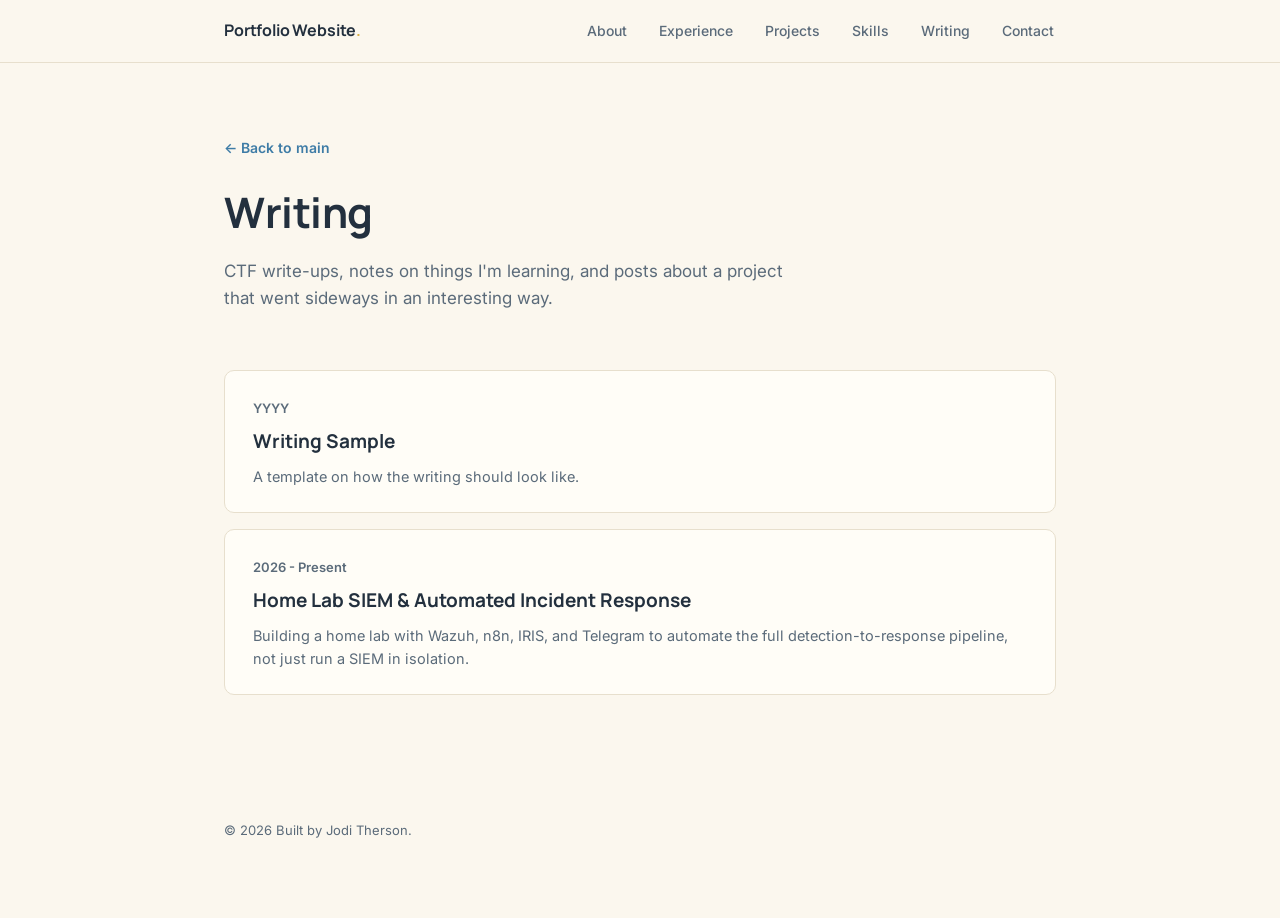
==== writing/index.html @ 6adb9fe6 "upload files" ====
<!DOCTYPE html>
<html lang="en">
<head>
<meta charset="UTF-8">
<meta name="viewport" content="width=device-width, initial-scale=1.0">
<title>Writing</title>
<link rel="preconnect" href="https://fonts.googleapis.com">
<link rel="preconnect" href="https://fonts.gstatic.com" crossorigin>
<link href="https://fonts.googleapis.com/css2?family=Manrope:wght@500;600;700;800&family=Inter:wght@400;500;600;700&display=swap" rel="stylesheet">
<link rel="stylesheet" href="../style.css">
<script src="../includes.js" defer></script>
</head>
<body>

<site-nav base=".."></site-nav>

<div class="page-header">
  <a href="../index.html" class="back-link">← Back to main</a>
  <h1>Writing</h1>
  <p>CTF write-ups, notes on things I'm learning, and posts about a project
    that went sideways in an interesting way.</p>
</div>

<div class="post-list">

  <a href="sample-writeup.html" class="post-card">
    <span class="post-date">YYYY</span>
    <h2>Writing Sample</h2>
    <p>A template on how the writing should look like.</p>
  </a>

  <a href="homelab-siem.html" class="post-card">
    <span class="post-date">2026 - Present</span>
    <h2>Home Lab SIEM &amp; Automated Incident Response</h2>
    <p>Building a home lab with Wazuh, n8n, IRIS, and Telegram to automate the full
      detection-to-response pipeline, not just run a SIEM in isolation.</p>
  </a>

</div>

<site-footer></site-footer>

<script src="../script.js"></script>
</body>
</html>
---- style.css ----
/* ===== Tokens ===== */
:root {
  --paper: #FBF7EE;
  --card: #FFFDF7;
  --ink: #23303E;
  --ink-soft: #5B6B7A;
  --blue: #3E7CA6;
  --blue-deep: #2B5B7E;
  --pastel-blue: #C9E2F2;
  --pastel-blue-soft: #E9F1F7;
  --pastel-yellow: #F4DFA0;
  --pastel-yellow-deep: #D9AE45;
  --border: #E7DFCD;

  --font-display: 'Manrope', -apple-system, BlinkMacSystemFont, sans-serif;
  --font-body: 'Inter', -apple-system, BlinkMacSystemFont, sans-serif;

  --maxw: 880px;
}

* { box-sizing: border-box; }

html { scroll-behavior: smooth; }

@media (prefers-reduced-motion: reduce) {
  html { scroll-behavior: auto; }
  * { animation: none !important; transition: none !important; }
}

body {
  margin: 0;
  background: var(--paper);
  color: var(--ink);
  font-family: var(--font-body);
  font-size: 16px;
  line-height: 1.6;
  -webkit-font-smoothing: antialiased;
}

a { color: inherit; text-decoration: none; }

h1, h2, h3 { font-family: var(--font-display); margin: 0; }

::selection { background: var(--pastel-yellow); color: var(--ink); }

/* ===== Nav ===== */
.nav {
  position: sticky;
  top: 0;
  z-index: 100;
  background: rgba(251, 247, 238, 0.92);
  backdrop-filter: blur(8px);
  border-bottom: 1px solid var(--border);
}

.nav-inner {
  max-width: var(--maxw);
  margin: 0 auto;
  padding: 18px 24px;
  display: flex;
  align-items: center;
  justify-content: space-between;
}

.nav-brand {
  font-family: var(--font-display);
  font-weight: 700;
  font-size: 16px;
  letter-spacing: -0.01em;
}

.accent-dot { color: var(--pastel-yellow-deep); }

.nav-links {
  display: flex;
  gap: 28px;
  list-style: none;
  margin: 0;
  padding: 0;
}

.nav-links a {
  font-family: var(--font-body);
  font-weight: 500;
  font-size: 14px;
  color: var(--ink-soft);
  padding: 4px 2px;
  border-bottom: 1px solid transparent;
  transition: color 0.15s, border-color 0.15s;
}

.nav-links a:hover {
  color: var(--blue-deep);
  border-color: var(--blue);
}

.nav-toggle {
  display: none;
  flex-direction: column;
  gap: 4px;
  background: none;
  border: none;
  cursor: pointer;
  padding: 6px;
}

.nav-toggle span {
  width: 20px;
  height: 2px;
  background: var(--ink);
}

/* ===== Hero ===== */
.hero {
  max-width: var(--maxw);
  margin: 0 auto;
  padding: 96px 24px 72px;
}

.kicker {
  font-family: var(--font-display);
  font-weight: 700;
  color: var(--blue);
  font-size: 15px;
  margin: 0 0 8px;
  text-transform: uppercase;
  letter-spacing: 0.08em;
}

.hero-title {
  font-size: clamp(36px, 6vw, 56px);
  font-weight: 700;
  letter-spacing: -0.02em;
  line-height: 1.1;
}

.hero-subtitle {
  font-size: clamp(17px, 2.2vw, 20px);
  color: var(--blue-deep);
  margin: 14px 0 0;
  font-weight: 500;
}

.hero-desc {
  max-width: 620px;
  color: var(--ink-soft);
  margin: 20px 0 0;
  font-size: 16px;
}

.fill {
  background: var(--pastel-yellow);
  padding: 1px 5px;
  border-radius: 3px;
  color: var(--ink);
}

.hero-actions {
  display: flex;
  gap: 14px;
  margin-top: 32px;
  flex-wrap: wrap;
}

.btn {
  font-family: var(--font-body);
  font-weight: 600;
  font-size: 14px;
  padding: 12px 22px;
  border-radius: 6px;
  border: 1px solid transparent;
  transition: background 0.15s, border-color 0.15s, transform 0.1s;
  display: inline-block;
}

.btn:active { transform: translateY(1px); }

.btn-primary {
  background: var(--blue);
  color: #fff;
}

.btn-primary:hover { background: var(--blue-deep); }

.btn-ghost {
  background: transparent;
  border-color: var(--border);
  color: var(--ink);
}

.btn-ghost:hover { border-color: var(--blue); color: var(--blue-deep); }

/* ===== Sections ===== */
.section {
  max-width: var(--maxw);
  margin: 0 auto;
  padding: 64px 24px;
  border-top: 1px solid var(--border);
}

.section-label {
  font-family: var(--font-display);
  font-weight: 700;
  font-size: 13px;
  color: var(--blue);
  margin: 0 0 28px;
  letter-spacing: 0.08em;
  text-transform: uppercase;
}

.section-body .lead {
  font-size: 18px;
  color: var(--ink);
  max-width: 640px;
}

.section-body p {
  color: var(--ink-soft);
  max-width: 640px;
}

/* ===== Timeline ===== */
.timeline {
  display: flex;
  flex-direction: column;
  gap: 36px;
}

.timeline-item {
  display: grid;
  grid-template-columns: 180px 1fr;
  gap: 20px;
  padding-bottom: 32px;
  border-bottom: 1px solid var(--border);
}

.timeline-item:last-child { border-bottom: none; padding-bottom: 0; }

.timeline-date {
  font-family: var(--font-body);
  font-weight: 600;
  font-size: 13px;
  color: var(--ink-soft);
}

.timeline-content h3 {
  font-size: 17px;
  margin-bottom: 4px;
}

.timeline-org {
  color: var(--blue-deep);
  font-weight: 600;
  font-size: 14px;
  margin: 0 0 8px;
}

.timeline-content p:not(.timeline-org) {
  color: var(--ink-soft);
  margin: 0;
  max-width: 560px;
}

/* ===== Projects ===== */
.project-grid {
  display: grid;
  grid-template-columns: repeat(2, 1fr);
  gap: 20px;
}

.project-card {
  background: var(--card);
  border: 1px solid var(--border);
  border-radius: 10px;
  padding: 24px;
  transition: border-color 0.15s, box-shadow 0.15s;
}

.project-card:hover {
  border-color: var(--blue);
  box-shadow: 0 4px 16px rgba(62, 124, 166, 0.08);
}

.project-tag {
  font-family: var(--font-body);
  font-weight: 600;
  font-size: 11.5px;
  color: var(--blue-deep);
  background: var(--pastel-blue-soft);
  display: inline-block;
  padding: 3px 8px;
  border-radius: 4px;
  margin: 0 0 12px;
}

.project-card h3 { font-size: 17px; margin-bottom: 8px; }

.project-card p:not(.project-tag):not(.project-stack) {
  color: var(--ink-soft);
  font-size: 14.5px;
  margin: 0 0 12px;
}

.project-stack {
  font-family: var(--font-body);
  font-style: italic;
  font-size: 13px;
  color: var(--ink-soft);
  margin: 0 0 14px;
}

.project-links {
  display: flex;
  gap: 16px;
}

.project-links a {
  font-family: var(--font-body);
  font-weight: 600;
  font-size: 13.5px;
  color: var(--blue);
  border-bottom: 1px solid transparent;
}

.project-links a:hover {
  color: var(--blue-deep);
  border-color: var(--blue);
}

/* ===== Skills ===== */
.skills-grid {
  display: grid;
  grid-template-columns: repeat(4, 1fr);
  gap: 24px;
}

.skill-group h3 {
  font-size: 14px;
  color: var(--blue-deep);
  margin-bottom: 14px;
}

.skill-tags {
  list-style: none;
  margin: 0;
  padding: 0;
  display: flex;
  flex-direction: column;
  gap: 8px;
}

.skill-tags li {
  font-size: 14px;
  color: var(--ink-soft);
  padding-left: 14px;
  position: relative;
}

.skill-tags li::before {
  content: '';
  position: absolute;
  left: 0;
  top: 8px;
  width: 6px;
  height: 6px;
  border-radius: 50%;
  background: var(--pastel-yellow-deep);
}

/* ===== Contact ===== */
.contact-body .lead {
  font-size: 18px;
  max-width: 500px;
  margin: 0 0 32px;
}

.contact-links {
  display: grid;
  grid-template-columns: repeat(2, 1fr);
  gap: 14px;
  max-width: 640px;
}

.contact-link {
  display: flex;
  flex-direction: column;
  gap: 4px;
  background: var(--card);
  border: 1px solid var(--border);
  border-radius: 8px;
  padding: 16px 18px;
  transition: border-color 0.15s, background 0.15s;
}

.contact-link:hover {
  border-color: var(--blue);
  background: var(--pastel-blue-soft);
}

.contact-key {
  font-family: var(--font-body);
  font-weight: 700;
  font-size: 11.5px;
  color: var(--blue);
  text-transform: uppercase;
  letter-spacing: 0.05em;
}

.contact-value {
  font-size: 14.5px;
  color: var(--ink);
  word-break: break-word;
}

/* ===== Footer ===== */
.footer {
  max-width: var(--maxw);
  margin: 0 auto;
  padding: 32px 24px 64px;
  color: var(--ink-soft);
  font-size: 13px;
}

/* ===== Scroll reveal ===== */
.reveal {
  opacity: 0;
  transform: translateY(12px);
  transition: opacity 0.5s ease, transform 0.5s ease;
}

.reveal.is-visible {
  opacity: 1;
  transform: translateY(0);
}

/* ===== Writing / blog pages ===== */
.page-header {
  max-width: var(--maxw);
  margin: 0 auto;
  padding: 72px 24px 40px;
}

.page-header h1 {
  font-size: clamp(30px, 5vw, 42px);
  font-weight: 700;
  letter-spacing: -0.01em;
}

.page-header p {
  color: var(--ink-soft);
  font-size: 17px;
  margin-top: 12px;
  max-width: 560px;
}

.back-link {
  display: inline-block;
  font-family: var(--font-body);
  font-weight: 600;
  font-size: 14px;
  color: var(--blue);
  margin-bottom: 20px;
}

.back-link:hover { color: var(--blue-deep); }

.post-list {
  max-width: var(--maxw);
  margin: 0 auto;
  padding: 0 24px 80px;
  display: flex;
  flex-direction: column;
  gap: 16px;
}

.post-card {
  display: block;
  background: var(--card);
  border: 1px solid var(--border);
  border-radius: 10px;
  padding: 24px 28px;
  transition: border-color 0.15s, box-shadow 0.15s;
}

.post-card:hover {
  border-color: var(--blue);
  box-shadow: 0 4px 16px rgba(62, 124, 166, 0.08);
}

.post-date {
  font-size: 13px;
  color: var(--ink-soft);
  font-weight: 600;
}

.post-card h2 {
  font-size: 19px;
  margin: 6px 0 8px;
}

.post-card p {
  color: var(--ink-soft);
  font-size: 14.5px;
  margin: 0;
}

.post-article {
  max-width: 680px;
  margin: 0 auto;
  padding: 72px 24px 96px;
}

.post-article .post-date { display: block; margin-bottom: 10px; }

.post-article h1 {
  font-size: clamp(28px, 4.5vw, 38px);
  margin-bottom: 20px;
}

.post-article h2 {
  font-size: 22px;
  margin: 36px 0 14px;
}

.post-article p {
  color: var(--ink);
  font-size: 16px;
  margin: 0 0 16px;
}

.post-article code {
  background: var(--pastel-blue-soft);
  padding: 2px 6px;
  border-radius: 4px;
  font-size: 0.9em;
}

.post-article pre {
  background: var(--ink);
  color: var(--pastel-blue-soft);
  padding: 18px 20px;
  border-radius: 8px;
  overflow-x: auto;
  margin: 0 0 20px;
}

.post-article pre code {
  background: none;
  padding: 0;
  color: inherit;
}

/* ===== Responsive ===== */
@media (max-width: 720px) {
  .nav-links {
    position: absolute;
    top: 100%;
    left: 0;
    right: 0;
    background: var(--paper);
    flex-direction: column;
    gap: 0;
    border-bottom: 1px solid var(--border);
    max-height: 0;
    overflow: hidden;
    transition: max-height 0.2s ease;
  }

  .nav-links.is-open { max-height: 320px; }

  .nav-links li { border-top: 1px solid var(--border); }

  .nav-links a { display: block; padding: 14px 24px; }

  .nav-toggle { display: flex; }

  .timeline-item { grid-template-columns: 1fr; gap: 6px; }

  .project-grid { grid-template-columns: 1fr; }

  .skills-grid { grid-template-columns: repeat(2, 1fr); }

  .contact-links { grid-template-columns: 1fr; }
}
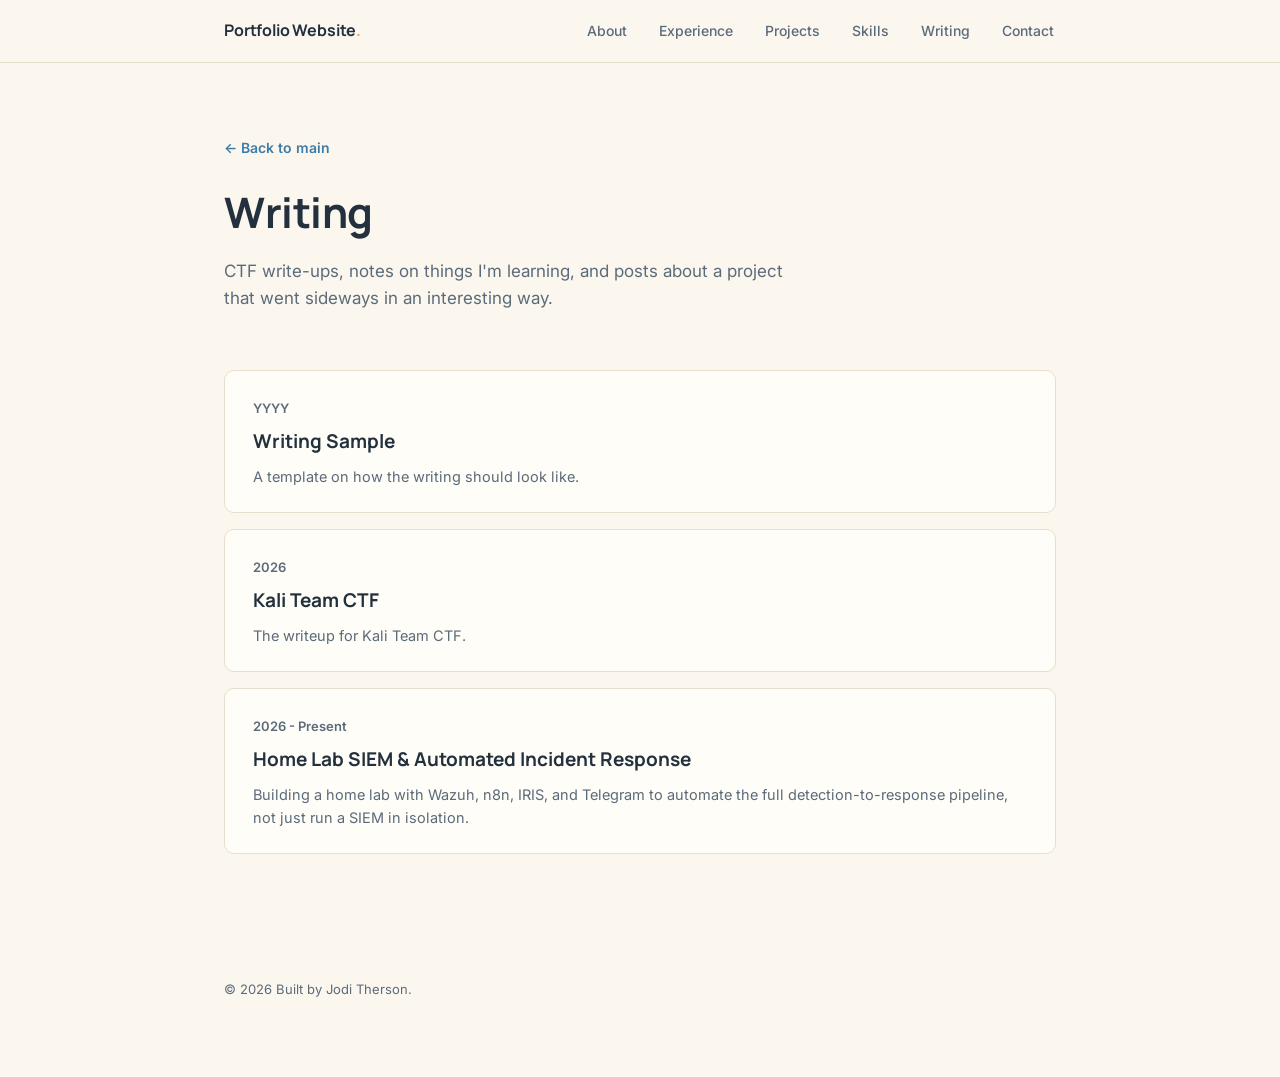
==== commit fa7c0112: "add kali team ctf writeup" ====
--- a/writing/index.html
+++ b/writing/index.html
@@ -29,6 +29,12 @@
     <p>A template on how the writing should look like.</p>
   </a>
 
+  <a href="writeup-kaliteamctf.html" class="post-card">
+    <span class="post-date">2026</span>
+    <h2>Kali Team CTF</h2>
+    <p>The writeup for Kali Team CTF.</p>
+  </a>
+
   <a href="homelab-siem.html" class="post-card">
     <span class="post-date">2026 - Present</span>
     <h2>Home Lab SIEM &amp; Automated Incident Response</h2>
--- a/style.css
+++ b/style.css
@@ -548,6 +548,241 @@
   background: none;
   padding: 0;
   color: inherit;
+}
+
+/* Blockquote: > */
+.post-article blockquote {
+  margin: 0 0 20px;
+  padding: 4px 20px;
+  border-left: 3px solid var(--blue);
+  background: var(--pastel-blue-soft);
+  border-radius: 0 6px 6px 0;
+  color: var(--ink-soft);
+}
+
+.post-article blockquote p {
+  margin: 8px 0;
+}
+
+.post-article blockquote p:first-child { margin-top: 8px; }
+.post-article blockquote p:last-child { margin-bottom: 8px; }
+
+/* Lists */
+.post-article ul,
+.post-article ol {
+  color: var(--ink);
+  font-size: 16px;
+  margin: 0 0 20px;
+  padding-left: 22px;
+}
+
+.post-article li {
+  margin-bottom: 8px;
+}
+
+.post-article li::marker {
+  color: var(--blue);
+}
+
+/* Tables */
+.post-article table {
+  width: 100%;
+  border-collapse: collapse;
+  margin: 0 0 24px;
+  font-size: 15px;
+}
+
+.post-article th,
+.post-article td {
+  text-align: left;
+  padding: 10px 14px;
+  border-bottom: 1px solid var(--border);
+}
+
+.post-article th {
+  font-family: var(--font-display);
+  font-weight: 700;
+  color: var(--blue-deep);
+  background: var(--pastel-blue-soft);
+}
+
+.post-article tr:last-child td {
+  border-bottom: none;
+}
+
+/* Horizontal rule: --- */
+.post-article hr {
+  border: none;
+  border-top: 1px solid var(--border);
+  margin: 10px 0;
+}
+
+/* Links inside post content */
+.post-article a:not(.back-link) {
+  color: var(--blue);
+  border-bottom: 1px solid var(--pastel-blue);
+  transition: color 0.15s, border-color 0.15s;
+}
+
+.post-article a:not(.back-link):hover {
+  color: var(--blue-deep);
+  border-color: var(--blue);
+}
+
+/* Images */
+.post-article img {
+  max-width: 100%;
+  border-radius: 8px;
+  border: 1px solid var(--border);
+  margin: 4px 0 20px;
+}
+ 
+.post-article img.is-zoomable {
+  cursor: zoom-in;
+  transition: opacity 0.15s;
+}
+ 
+.post-article img.is-zoomable:hover {
+  opacity: 0.9;
+}
+ 
+/* Lightbox overlay */
+.lightbox-overlay {
+  position: fixed;
+  inset: 0;
+  background: rgba(22, 40, 61, 0.88);
+  display: flex;
+  align-items: center;
+  justify-content: center;
+  padding: 40px;
+  opacity: 0;
+  visibility: hidden;
+  transition: opacity 0.2s ease;
+  z-index: 1000;
+}
+ 
+.lightbox-overlay.is-open {
+  opacity: 1;
+  visibility: visible;
+}
+ 
+.lightbox-img {
+  max-width: 100%;
+  max-height: 100%;
+  border-radius: 8px;
+  box-shadow: 0 20px 60px rgba(0, 0, 0, 0.4);
+  cursor: zoom-out;
+}
+ 
+.lightbox-close {
+  position: absolute;
+  top: 24px;
+  right: 32px;
+  background: none;
+  border: none;
+  color: #fff;
+  font-size: 36px;
+  line-height: 1;
+  cursor: pointer;
+  padding: 8px;
+  opacity: 0.8;
+  transition: opacity 0.15s;
+}
+ 
+.lightbox-close:hover {
+  opacity: 1;
+}
+
+/* Bold and Italic */
+.post-article strong { color: var(--ink); font-weight: 700; }
+.post-article em { color: var(--ink); }
+
+/* Heading anchor links */
+.post-article h2,
+.post-article h3 {
+  position: relative;
+  scroll-margin-top: 90px;
+}
+
+.post-article .heading-anchor {
+  position: absolute;
+  left: -22px;
+  top: 2px;
+  font-family: var(--font-body);
+  font-weight: 500;
+  font-size: 0.85em;
+  color: var(--blue);
+  text-decoration: none;
+  opacity: 0;
+  transition: opacity 0.15s;
+}
+
+.post-article h2:hover .heading-anchor,
+.post-article h3:hover .heading-anchor {
+  opacity: 1;
+}
+
+/* Table of contents sidebar (desktop only) */
+.toc {
+  display: none;
+}
+
+@media (min-width: 1300px) {
+  .toc {
+    display: block;
+    position: fixed;
+    top: 140px;
+    right: 300px;
+    width: 200px;
+    font-size: 13px;
+  }
+
+  .toc-title {
+    font-family: var(--font-display);
+    font-weight: 700;
+    color: var(--blue-deep);
+    font-size: 11.5px;
+    text-transform: uppercase;
+    letter-spacing: 0.06em;
+    margin: 0 0 10px;
+  }
+
+  .toc ul {
+    list-style: none;
+    margin: 0;
+    padding: 0;
+    border-left: 2px solid var(--border);
+  }
+
+  .toc li { margin: 0; }
+
+  .toc a {
+    display: block;
+    padding: 6px 0 6px 14px;
+    margin-left: -2px;
+    border-left: 2px solid transparent;
+    color: var(--ink-soft);
+    transition: color 0.15s, border-color 0.15s;
+    line-height: 1.3;
+  }
+
+  .toc-h3 a {
+    padding-left: 26px;
+    font-size: 12px;
+  }
+
+  .toc a:hover,
+  .toc a.is-active {
+    color: var(--blue-deep);
+    border-left-color: var(--blue);
+  }
+
+  .toc-marker {
+    color: var(--pastel-yellow-deep);
+    font-family: var(--font-display);
+    font-weight: 700;
+    margin-right: 4px;
+  }
 }
 
 /* ===== Responsive ===== */
@@ -581,4 +816,4 @@
   .skills-grid { grid-template-columns: repeat(2, 1fr); }
 
   .contact-links { grid-template-columns: 1fr; }
-}
+}
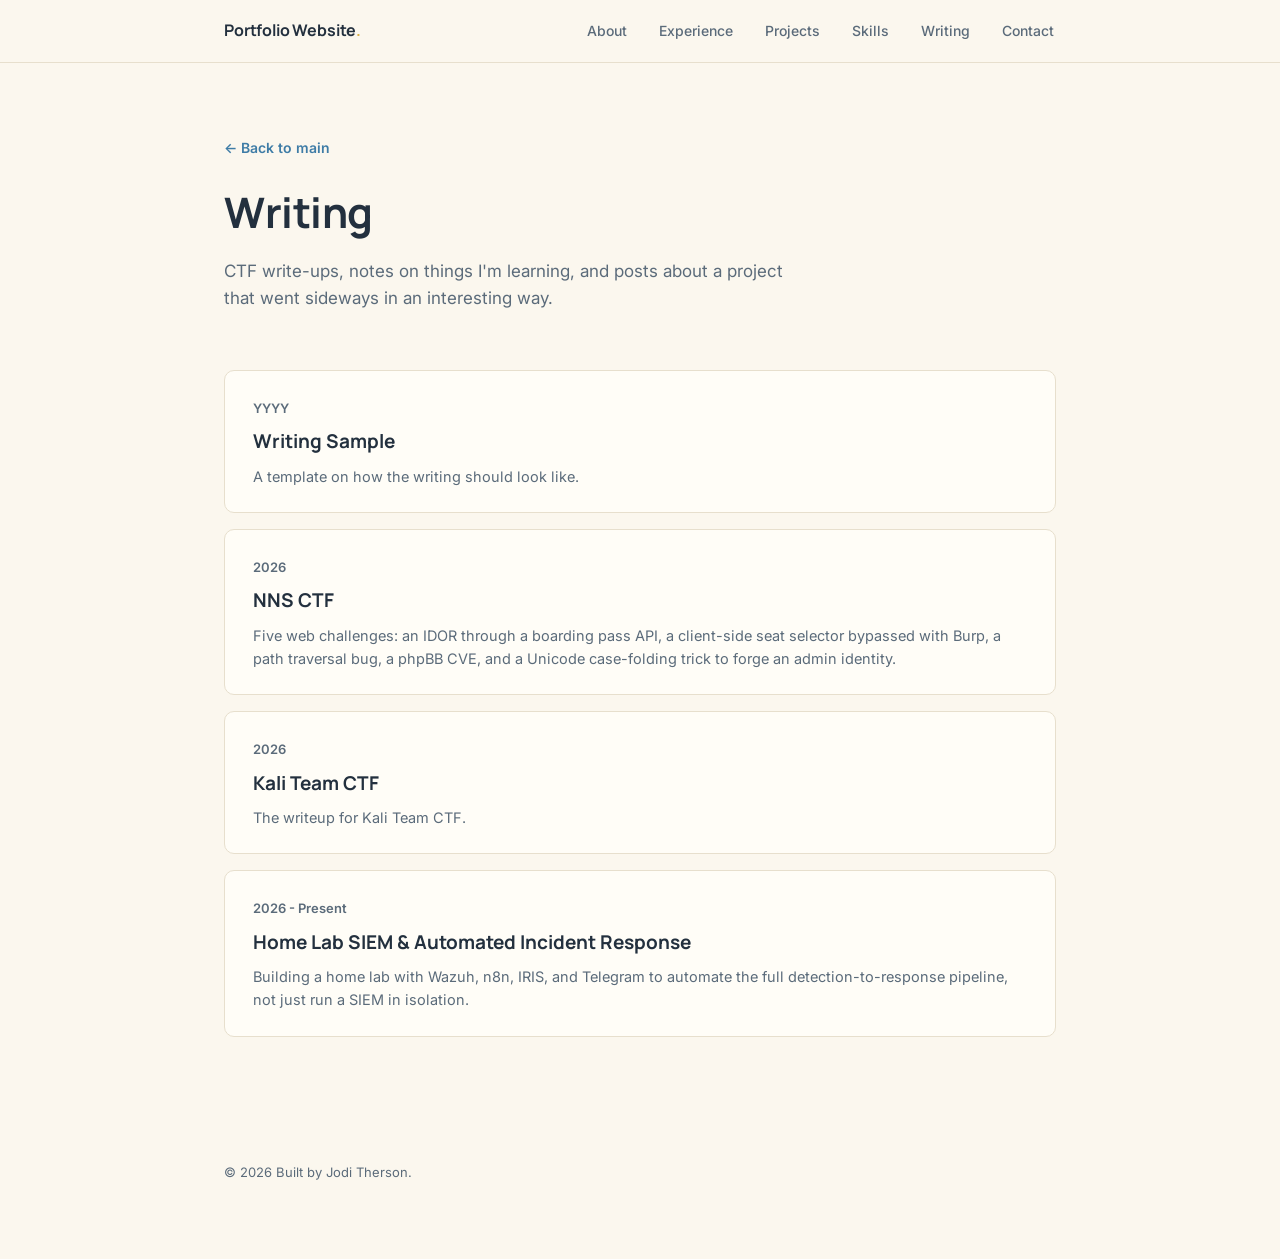
==== commit 90bccf08: "add nnsctf 2026 writeup" ====
--- a/writing/index.html
+++ b/writing/index.html
@@ -29,6 +29,14 @@
     <p>A template on how the writing should look like.</p>
   </a>
 
+  <a href="writeup-nnsctf-2026.html" class="post-card">
+    <span class="post-date">2026</span>
+    <h2>NNS CTF</h2>
+    <p>Five web challenges: an IDOR through a boarding pass API, a client-side seat
+      selector bypassed with Burp, a path traversal bug, a phpBB CVE, and a Unicode
+      case-folding trick to forge an admin identity.</p>
+  </a>
+
   <a href="writeup-kaliteamctf.html" class="post-card">
     <span class="post-date">2026</span>
     <h2>Kali Team CTF</h2>
